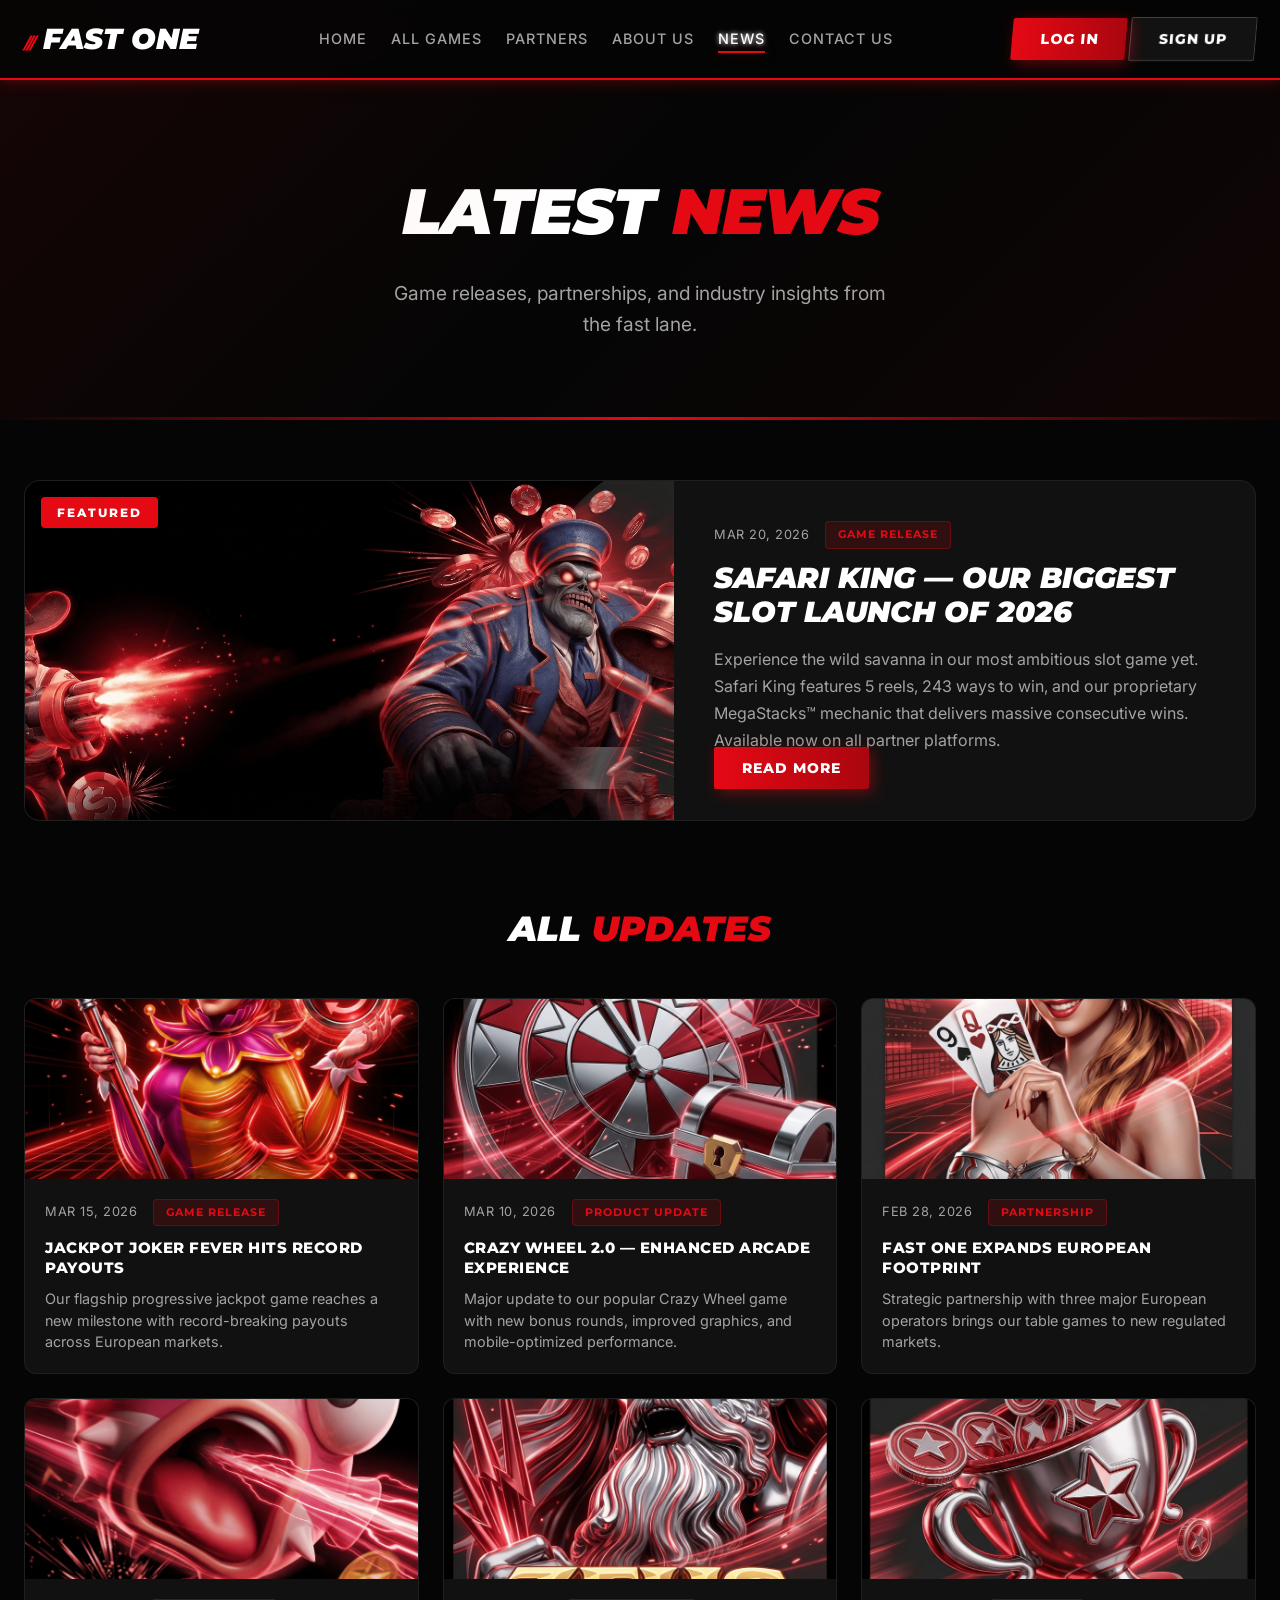
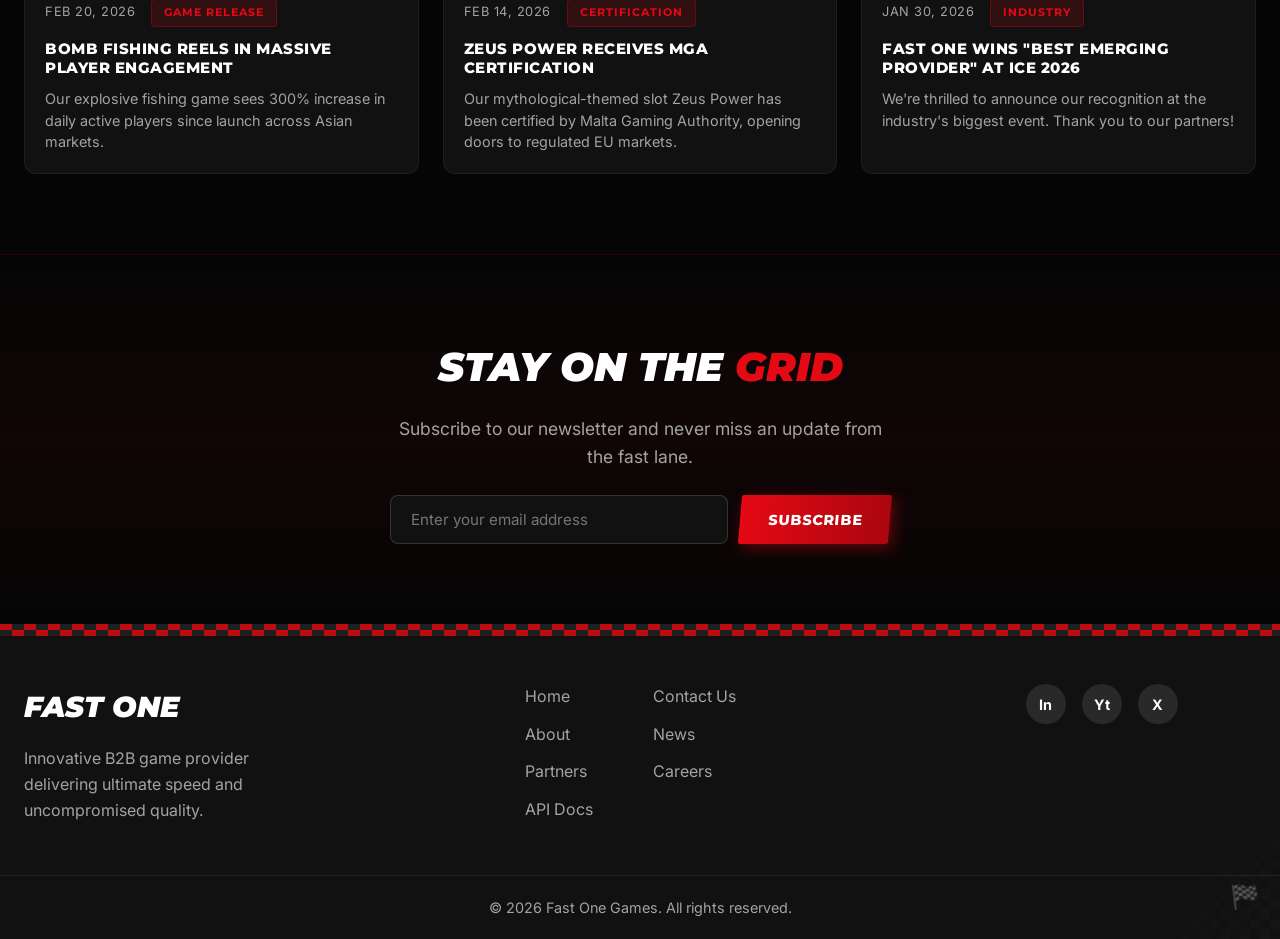
==== news.html @ a10fc785 "Add files via upload" ====
<!DOCTYPE html>
<html lang="en">
<head>
    <meta charset="UTF-8">
    <meta name="viewport" content="width=device-width, initial-scale=1.0">
    <title>NEWS | FAST ONE Gaming Platform</title>
    <meta name="description" content="Latest news, game releases, and industry insights from Fast One Gaming.">
    <link rel="preconnect" href="https://fonts.googleapis.com">
    <link rel="preconnect" href="https://fonts.gstatic.com" crossorigin>
    <link href="https://fonts.googleapis.com/css2?family=Montserrat:ital,wght@0,400;0,700;0,900;1,700;1,900&family=Inter:wght@400;500;600&display=swap" rel="stylesheet">
    <link rel="stylesheet" href="css/styles.css">
</head>
<body>
    <!-- Navigation Bar -->
    <nav class="navbar">
        <div class="nav-container">
            <div class="logo"><a href="index.html"><span class="speed-lines">///</span> <i>FAST ONE</i></a></div>
            <ul class="nav-links">
                <li><a href="index.html">HOME</a></li>
                <li><a href="all-games.html">ALL GAMES</a></li>
                <li><a href="partners.html">PARTNERS</a></li>
                <li><a href="about.html">ABOUT US</a></li>
                <li><a href="news.html" class="active">NEWS</a></li>
                <li><a href="contact.html">CONTACT US</a></li>
            </ul>
            <div class="nav-actions">
                <button class="btn btn-primary">LOG IN</button>
                <button class="btn btn-secondary">SIGN UP</button>
            </div>
        </div>
    </nav>

    <!-- Page Hero -->
    <section class="page-hero">
        <div class="page-hero-bg"></div>
        <div class="container">
            <h1 class="page-hero-title">LATEST <span class="text-accent">NEWS</span></h1>
            <p class="page-hero-subtitle">Game releases, partnerships, and industry insights from the fast lane.</p>
        </div>
    </section>

    <!-- Featured Article -->
    <section class="news-featured">
        <div class="container">
            <div class="featured-article">
                <div class="featured-article-img">
                    <img src="img/版本2-大圖.png" alt="Featured News">
                    <div class="featured-article-badge">FEATURED</div>
                </div>
                <div class="featured-article-content">
                    <div class="news-meta"><span class="news-date">MAR 20, 2026</span><span class="news-tag">GAME RELEASE</span></div>
                    <h2>SAFARI KING — OUR BIGGEST SLOT LAUNCH OF 2026</h2>
                    <p>Experience the wild savanna in our most ambitious slot game yet. Safari King features 5 reels, 243 ways to win, and our proprietary MegaStacks™ mechanic that delivers massive consecutive wins. Available now on all partner platforms.</p>
                    <a href="#" class="btn btn-primary" style="margin-top:16px;">READ MORE</a>
                </div>
            </div>
        </div>
    </section>

    <!-- News Grid -->
    <section class="news-grid-section">
        <div class="container">
            <h2 class="section-title-center">ALL <span class="text-accent">UPDATES</span></h2>
            <div class="news-grid">
                <article class="news-card">
                    <div class="news-card-img"><img src="img/版本2-小丑.png" alt="Jackpot Joker"></div>
                    <div class="news-card-body">
                        <div class="news-meta"><span class="news-date">MAR 15, 2026</span><span class="news-tag">GAME RELEASE</span></div>
                        <h3>JACKPOT JOKER FEVER HITS RECORD PAYOUTS</h3>
                        <p>Our flagship progressive jackpot game reaches a new milestone with record-breaking payouts across European markets.</p>
                    </div>
                </article>
                <article class="news-card">
                    <div class="news-card-img"><img src="img/版本2-WHEEL.png" alt="Crazy Wheel"></div>
                    <div class="news-card-body">
                        <div class="news-meta"><span class="news-date">MAR 10, 2026</span><span class="news-tag">PRODUCT UPDATE</span></div>
                        <h3>CRAZY WHEEL 2.0 — ENHANCED ARCADE EXPERIENCE</h3>
                        <p>Major update to our popular Crazy Wheel game with new bonus rounds, improved graphics, and mobile-optimized performance.</p>
                    </div>
                </article>
                <article class="news-card">
                    <div class="news-card-img"><img src="img/版本2-牌類.png" alt="Table Games"></div>
                    <div class="news-card-body">
                        <div class="news-meta"><span class="news-date">FEB 28, 2026</span><span class="news-tag">PARTNERSHIP</span></div>
                        <h3>FAST ONE EXPANDS EUROPEAN FOOTPRINT</h3>
                        <p>Strategic partnership with three major European operators brings our table games to new regulated markets.</p>
                    </div>
                </article>
                <article class="news-card">
                    <div class="news-card-img"><img src="img/版本2-炸魚.png" alt="Bomb Fishing"></div>
                    <div class="news-card-body">
                        <div class="news-meta"><span class="news-date">FEB 20, 2026</span><span class="news-tag">GAME RELEASE</span></div>
                        <h3>BOMB FISHING REELS IN MASSIVE PLAYER ENGAGEMENT</h3>
                        <p>Our explosive fishing game sees 300% increase in daily active players since launch across Asian markets.</p>
                    </div>
                </article>
                <article class="news-card">
                    <div class="news-card-img"><img src="img/版本2-宙斯.png" alt="Zeus Power"></div>
                    <div class="news-card-body">
                        <div class="news-meta"><span class="news-date">FEB 14, 2026</span><span class="news-tag">CERTIFICATION</span></div>
                        <h3>ZEUS POWER RECEIVES MGA CERTIFICATION</h3>
                        <p>Our mythological-themed slot Zeus Power has been certified by Malta Gaming Authority, opening doors to regulated EU markets.</p>
                    </div>
                </article>
                <article class="news-card">
                    <div class="news-card-img"><img src="img/版本2-TOWER.png" alt="Crash Tower"></div>
                    <div class="news-card-body">
                        <div class="news-meta"><span class="news-date">JAN 30, 2026</span><span class="news-tag">INDUSTRY</span></div>
                        <h3>FAST ONE WINS "BEST EMERGING PROVIDER" AT ICE 2026</h3>
                        <p>We're thrilled to announce our recognition at the industry's biggest event. Thank you to our partners!</p>
                    </div>
                </article>
            </div>
        </div>
    </section>

    <!-- Newsletter CTA -->
    <section class="cta-section">
        <div class="container text-center">
            <h2>STAY ON THE <span class="text-accent">GRID</span></h2>
            <p>Subscribe to our newsletter and never miss an update from the fast lane.</p>
            <div class="newsletter-form">
                <input type="email" placeholder="Enter your email address" class="newsletter-input">
                <button class="btn btn-primary">SUBSCRIBE</button>
            </div>
        </div>
    </section>

    <!-- Footer -->
    <footer class="footer">
        <div class="container footer-content">
            <div class="footer-brand">
                <div class="logo"><a href="index.html"><i>FAST ONE</i></a></div>
                <p>Innovative B2B game provider delivering ultimate speed and uncompromised quality.</p>
            </div>
            <div class="footer-links">
                <ul><li><a href="index.html">Home</a></li><li><a href="about.html">About</a></li><li><a href="partners.html">Partners</a></li><li><a href="contact.html">API Docs</a></li></ul>
                <ul><li><a href="contact.html">Contact Us</a></li><li><a href="news.html">News</a></li><li><a href="#">Careers</a></li></ul>
            </div>
            <div class="footer-social"><div class="social-icons"><a href="#" class="icon-placeholder">In</a><a href="#" class="icon-placeholder">Yt</a><a href="#" class="icon-placeholder">X</a></div></div>
        </div>
        <div class="footer-bottom"><p>&copy; 2026 Fast One Games. All rights reserved.</p></div>
    </footer>

    <script>
    document.addEventListener('DOMContentLoaded', () => {
        const navbar = document.querySelector('.navbar');
        window.addEventListener('scroll', () => {
            navbar.style.background = window.scrollY > 50 ? 'rgba(5,5,5,0.95)' : 'rgba(5,5,5,0.85)';
            navbar.style.borderBottom = window.scrollY > 50 ? '2px solid rgba(229,9,20,0.8)' : '2px solid var(--accent-red)';
        });
    });
    </script>
</body>
</html>
---- css/styles.css ----
/* d:\F1-2\css\styles.css */
:root {
  --bg-main: #050505;
  --bg-card: #111111;
  --bg-card-hover: #1a1a1a;
  --accent-red: #E50914;
  --accent-red-bright: #FF1A1A;
  --text-primary: #FFFFFF;
  --text-secondary: #A3A3A3;
  --silver-chrome: linear-gradient(to bottom, #ffffff 0%, #f0f0f0 45%, #cccccc 50%, #f8f8f8 100%);
  --font-heading: 'Montserrat', sans-serif;
  --font-body: 'Inter', sans-serif;
  --neon-glow: 0 0 15px rgba(229, 9, 20, 0.4);
  --neon-glow-strong: 0 0 25px rgba(229, 9, 20, 0.7);
  --border-subtle: 1px solid rgba(255, 255, 255, 0.1);
}

* { margin: 0; padding: 0; box-sizing: border-box; }
body { font-family: var(--font-body); background-color: var(--bg-main); color: var(--text-primary); line-height: 1.6; overflow-x: hidden; }
h1, h2, h3, h4, .logo, .hero-title, .section-header h2 { font-family: var(--font-heading); text-transform: uppercase; font-weight: 900; }
a { text-decoration: none; color: inherit; transition: all 0.3s ease; }
ul { list-style: none; }

.text-accent { color: var(--accent-red); }
.text-neon { color: var(--accent-red); text-shadow: 0 0 10px var(--accent-red-bright); }

/* --- NEW: Chrome Text & Metallic Elements --- */
.text-chrome {
  background: var(--silver-chrome);
  -webkit-background-clip: text;
  background-clip: text;
  color: transparent;
  filter: drop-shadow(0 4px 4px rgba(0,0,0,0.8));
}

.metallic-border {
  border: 1px solid rgba(255, 255, 255, 0.6);
  box-shadow: inset 0 0 10px rgba(255,255,255,0.3), var(--neon-glow);
  position: relative;
  overflow: hidden;
}

.metallic-border::before {
  content: ''; position: absolute; top: -50%; left: -50%; width: 200%; height: 200%;
  background: linear-gradient(45deg, transparent, rgba(255,255,255,0.6), transparent);
  transform: rotate(45deg); animation: shine 3s infinite;
}

@keyframes shine {
  0% { left: -100%; }
  100% { left: 100%; }
}

.neon-border {
  border: 1px solid var(--accent-red-bright) !important;
  box-shadow: var(--neon-glow) !important;
}

/* --- NEW: Neon Speed Lines Background --- */
.neon-speed-bg {
  position: relative;
}
.neon-speed-bg::before {
  content: ''; position: absolute; top: 0; left: -20%; width: 140%; height: 100%;
  background: repeating-linear-gradient(
    -45deg,
    transparent, transparent 30px,
    rgba(229, 9, 20, 0.1) 30px, rgba(229, 9, 20, 0.1) 32px,
    transparent 32px, transparent 60px,
    rgba(255, 255, 255, 0.05) 60px, rgba(255, 255, 255, 0.05) 61px
  );
  z-index: 0; pointer-events: none; mix-blend-mode: screen;
}

/* Base Styles */
.container { max-width: 1280px; margin: 0 auto; padding: 0 24px; }

/* Navbar */
.navbar { background: rgba(5, 5, 5, 0.85); backdrop-filter: blur(10px); position: fixed; top: 0; width: 100%; z-index: 1000; border-bottom: 2px solid var(--accent-red); box-shadow: var(--neon-glow); }
.nav-container { display: flex; align-items: center; justify-content: space-between; padding: 16px 24px; max-width: 1400px; margin: 0 auto; }
.logo { font-size: 1.8rem; display: flex; align-items: center; gap: 8px; }
.logo .text-chrome { -webkit-background-clip: text; background-clip: text; color: transparent; text-shadow:none; }
.speed-lines { font-size: 1rem; letter-spacing: -2px; font-style: italic; font-weight: bold; color: var(--accent-red); }
.nav-links { display: flex; gap: 24px; }
.nav-links a { font-size: 0.9rem; font-weight: 500; letter-spacing: 1px; color: var(--text-secondary); position: relative; }
.nav-links a:hover, .nav-links a.active { color: var(--text-primary); text-shadow: 0 0 5px white; }
.nav-links a.active::after { content: ''; position: absolute; bottom: -6px; left: 0; width: 100%; height: 2px; background-color: var(--accent-red); box-shadow: var(--neon-glow); }

/* Buttons - Carbon Fiber Sharp Aesthetic */
.btn { padding: 12px 28px; border-radius: 2px; font-family: var(--font-heading); font-weight: 800; font-size: 0.9rem; cursor: pointer; transition: all 0.3s ease; border: none; letter-spacing: 1px; text-transform: uppercase; transform: skewX(-5deg); }
.btn-primary { background: linear-gradient(90deg, var(--accent-red) 0%, #aa060f 100%); color: white; box-shadow: 4px 4px 15px rgba(229, 9, 20, 0.4); position: relative; overflow: hidden; }
.btn-primary::before { content: ''; position: absolute; top: 0; left: -100%; width: 50%; height: 100%; background: linear-gradient(90deg, transparent, rgba(255,255,255,0.3), transparent); transform: skewX(-15deg); transition: 0.5s; }
.btn-primary:hover { background: var(--accent-red-bright); box-shadow: 6px 6px 20px rgba(229, 9, 20, 0.6); transform: translateY(-2px) skewX(-5deg); }
.btn-primary:hover::before { left: 150%; }
.btn-secondary { background: rgba(255,255,255,0.05); color: white; border: 1px solid rgba(255,255,255,0.2); backdrop-filter: blur(2px); }
.btn-secondary:hover { border-color: white; background: rgba(255,255,255,0.1); box-shadow: 0 0 10px rgba(255,255,255,0.2); transform: skewX(-5deg); }
.btn-large { padding: 16px 40px; font-size: 1.1rem; }

/* Hero Section */
.hero { height: 100vh; position: relative; display: flex; align-items: center; padding-top: 80px; overflow: hidden; border-bottom: 2px solid var(--accent-red); }
/* Refined for the new Hypercar Racing Image - Crisp, Clean, Dark */
.hero-bg { position: absolute; top: 0; left: 0; width: 100%; height: 100%;
  background: 
    linear-gradient(90deg, #050505 0%, rgba(5,5,5,0.9) 35%, transparent 80%),
    url('../img/hero-racing2.png') center/cover;
  z-index: -1; }
/* Removed the heavy red multiply overlay so the actual image's crisp white and red lights shine through naturally */
.hero-bg::after { content: ''; position: absolute; inset: 0; background-color: rgba(0,0,0,0.3); pointer-events: none; }
.hero-content { max-width: 800px; padding-left: 10%; z-index: 1; animation: slideIn 0.8s ease-out forwards; }
@keyframes slideIn { from { opacity: 0; transform: translateX(-30px); } to { opacity: 1; transform: translateX(0); } }

/* Dynamic Guiding Lines (Left to Right) */
.tech-lines-container {
  position: absolute; top: 0; left: 0; width: 100%; height: 100%; pointer-events: none; z-index: 0; overflow: hidden;
}
.tech-lines-container .guide-line {
  position: absolute; left: 0; width: 100%; height: 1px; background: rgba(255, 255, 255, 0.03); overflow: visible;
}
.tech-lines-container .guide-line::after {
  content: ''; position: absolute; top: -1px; left: 0; width: 50%; height: 3px;
  background: linear-gradient(90deg, transparent 0%, rgba(229,9,20,0.6) 80%, rgba(255,255,255,1) 95%, transparent 100%);
  animation: guide-flow linear infinite;
  box-shadow: 0 0 15px rgba(229,9,20,0.8);
}
.tech-lines-container .guide-line:nth-child(1) { top: 15%; }
.tech-lines-container .guide-line:nth-child(1)::after { animation-duration: 4s; animation-delay: 0s; }
.tech-lines-container .guide-line:nth-child(2) { top: 35%; }
.tech-lines-container .guide-line:nth-child(2)::after { animation-duration: 7s; animation-delay: 1s; width: 30%; background: linear-gradient(90deg, transparent 0%, rgba(255,255,255,0.3) 80%, rgba(255,255,255,0.8) 95%, transparent 100%); box-shadow: 0 0 10px rgba(255,255,255,0.4); }
.tech-lines-container .guide-line:nth-child(3) { top: 55%; }
.tech-lines-container .guide-line:nth-child(3)::after { animation-duration: 5s; animation-delay: 3s; }
.tech-lines-container .guide-line:nth-child(4) { top: 75%; }
.tech-lines-container .guide-line:nth-child(4)::after { animation-duration: 6s; animation-delay: 0.5s; width: 60%; background: linear-gradient(90deg, transparent 0%, rgba(255,255,255,0.3) 80%, rgba(255,255,255,0.8) 95%, transparent 100%); box-shadow: 0 0 10px rgba(255,255,255,0.4); }
.tech-lines-container .guide-line:nth-child(5) { top: 88%; }
.tech-lines-container .guide-line:nth-child(5)::after { animation-duration: 4.5s; animation-delay: 2s; }

@keyframes guide-flow {
  0% { transform: translateX(-100vw); }
  100% { transform: translateX(150vw); }
}

.featured-badge { display: inline-block; background: rgba(229, 9, 20, 0.15); border: 1px solid rgba(229, 9, 20, 0.5); padding: 6px 16px; border-radius: 999px; font-family: var(--font-heading); font-weight: 700; font-size: 0.85rem; letter-spacing: 1px; margin-bottom: 24px; box-shadow: var(--neon-glow); }
.hero-title { font-size: 5.5rem; line-height: 1; margin-bottom: 24px; font-style: italic; letter-spacing: -2px; }
.hero-subtitle { font-size: 1.25rem; color: var(--text-secondary); margin-bottom: 40px; max-width: 550px; line-height: 1.6; text-shadow: 0 2px 4px rgba(0,0,0,0.9); }
.hero-actions { display: flex; gap: 16px; }

/* Provider Introduction Section */
.provider-intro { 
  padding: 80px 0; 
  background-image: 
    linear-gradient(rgba(5,5,5,0.85), rgba(5,5,5,0.95)),
    url('../img/hero-racing2.png'); 
  background-size: cover;
  background-attachment: fixed;
  background-position: center;
  border-bottom: var(--border-subtle); 
  position: relative;
}
.intro-container { display: grid; grid-template-columns: 1.5fr 1fr; gap: 80px; align-items: center; margin-bottom: 60px; position: relative; z-index: 2; }
.intro-image { width: 100%; display: flex; justify-content: flex-start; position: relative; }
.intro-img {
  width: 130%; max-width: 1400px; border-radius: 24px;
  box-shadow: 0 40px 100px rgba(0,0,0,1), 0 0 60px rgba(229,9,20,0.3);
  transform: translateX(-15%); /* Further emphasis on the brand overlap */
  transition: all 0.6s cubic-bezier(0.175, 0.885, 0.32, 1.275);
}
.intro-img:hover { transform: translateX(-15%) scale(1.03); box-shadow: 0 50px 120px rgba(0,0,0,1), 0 0 100px rgba(229,9,20,0.45); }
@keyframes float { 0% { transform: translateY(0px); } 50% { transform: translateY(-10px); } 100% { transform: translateY(0px); } }
.intro-text .section-title { font-size: 2.5rem; line-height: 1.2; font-style: normal; text-align: left; margin-bottom: 24px; text-transform: uppercase; }
.intro-text p { color: var(--text-secondary); font-size: 1.15rem; line-height: 1.8; margin-bottom: 30px; }

/* F1 Dashboard Gauges */
.stats-container { display: flex; justify-content: space-around; flex-wrap: wrap; border-top: 1px solid rgba(255,255,255,0.05); padding-top: 50px; position: relative; z-index: 2; }
.gauge-item { text-align: center; width: 180px; position: relative; }
.gauge-svg { width: 100%; height: auto; overflow: visible; }
.gauge-bg {
  fill: none; stroke: rgba(255,255,255,0.08); stroke-width: 10; stroke-linecap: round;
}
.gauge-fill {
  fill: none; stroke: var(--accent-red); stroke-width: 10; stroke-linecap: round;
  stroke-dasharray: 157; stroke-dashoffset: 157;
  transition: stroke-dashoffset 2s cubic-bezier(0.4, 0, 0.2, 1), stroke 0.5s;
  filter: drop-shadow(0 0 6px currentColor);
}
.gauge-needle {
  stroke: #ccc; stroke-width: 2; stroke-linecap: round;
  transform-origin: 60px 70px; transform: rotate(-90deg);
  transition: transform 2s cubic-bezier(0.4, 0, 0.2, 1);
  filter: drop-shadow(0 0 3px rgba(255,255,255,0.5));
}
.gauge-value { font-family: var(--font-heading); font-size: 2.2rem; font-weight: 900; margin-top: -15px; text-shadow: 0 0 15px rgba(229, 9, 20, 0.6); }
.gauge-value span { font-size: 1.2rem; color: var(--accent-red); vertical-align: super; margin-left: 2px; }
.gauge-label { font-size: 0.75rem; font-weight: 700; color: var(--text-secondary); letter-spacing: 1px; margin-top: 8px; text-transform: uppercase; }

@media(max-width:992px){ 
    .intro-container { grid-template-columns: 1fr; gap: 40px; }
    .intro-image { order: 2; }
    .intro-text { order: 1; text-align: center; }
    .intro-text .section-title { text-align: center; font-size: 2rem; }
}

/* Filters */
.game-categories { padding: 60px 0 20px; border-bottom: var(--border-subtle); }
.filter-tabs { display: flex; justify-content: center; gap: 16px; flex-wrap: wrap; }
.tab { background: rgba(255,255,255,0.05); border: var(--border-subtle); color: var(--text-secondary); padding: 10px 30px; border-radius: 999px; font-family: var(--font-heading); font-weight: 700; cursor: pointer; transition: all 0.3s ease; }
.tab:hover, .tab.active { background: var(--accent-red); color: white; border-color: var(--accent-red); box-shadow: var(--neon-glow); }

/* Featured Games */
.featured-games { 
  padding: 80px 0; 
  background-color: var(--bg-main);
  position: relative;
  border-top: 1px solid rgba(229,9,20,0.2);
}
.featured-games::before {
  content: ''; position: absolute; top: 0; left: 0; width: 100%; height: 100%;
  background: url('../img/gamebg.png') center center / cover no-repeat;
  opacity: 0.45;
  filter: saturate(0.4) brightness(1);
  pointer-events: none;
  z-index: 0;
}
/* Dark gradient overlay to keep cards readable */
.featured-games::after {
  content: ''; position: absolute; top: 0; left: 0; width: 100%; height: 100%;
  background: linear-gradient(180deg, rgba(10,10,10,0.7) 0%, rgba(10,10,10,0.4) 50%, rgba(10,10,10,0.8) 100%);
  pointer-events: none;
  z-index: 1;
}
.featured-games .container { position: relative; z-index: 2; }
.section-header { display: flex; justify-content: space-between; align-items: center; margin-bottom: 40px; }
.section-header h2 { font-size: 2.5rem; font-style: italic; text-shadow: 0 4px 20px rgba(0,0,0,0.8); }
.slider-controls { display: flex; gap: 12px; }
.slider-btn { background: var(--bg-card); border: var(--border-subtle); color: white; width: 40px; height: 40px; border-radius: 50%; display: flex; align-items: center; justify-content: center; cursor: pointer; transition: all 0.3s ease; }
.slider-btn:hover { background: var(--accent-red); border-color: var(--accent-red); box-shadow: var(--neon-glow); }
.games-grid { display: grid; grid-template-columns: repeat(auto-fill, minmax(220px, 1fr)); gap: 24px; }

/* Game Card */
.game-card { background: var(--bg-card); border-radius: 4px; border: var(--border-subtle); overflow: hidden; transition: all 0.3s cubic-bezier(0.25, 0.8, 0.25, 1); position: relative; cursor: pointer; }
.game-card::before { content: ''; position: absolute; top: 0; right: 0; width: 0; height: 0; border-style: solid; border-width: 0 30px 30px 0; border-color: transparent var(--accent-red) transparent transparent; opacity: 0; transition: 0.3s; z-index: 10; }
.game-card:hover { transform: translateY(-8px); border: 1px solid var(--accent-red); box-shadow: 0 10px 20px rgba(0,0,0,0.8), var(--neon-glow); }
.game-card:hover::before { opacity: 1; }
.game-img-wrapper { height: 250px; overflow: hidden; position: relative; }
.game-img { width: 100%; height: 100%; object-fit: cover; transition: transform 0.5s ease; filter: brightness(0.9); }
.game-card:hover .game-img { transform: scale(1.1); filter: brightness(1.1) contrast(1.1); }
.game-overlay { position: absolute; top: 0; left: 0; width: 100%; height: 100%; background: rgba(0,0,0,0.6); display: flex; align-items: center; justify-content: center; opacity: 0; transition: opacity 0.4s ease; backdrop-filter: blur(3px); overflow: hidden; }
.game-card:hover .game-overlay { opacity: 1; }
.game-overlay .btn-primary { 
  transform: translateX(-150%) scaleX(1.5) skewX(-45deg); 
  opacity: 0; 
  transition: transform 0.2s cubic-bezier(0.5, 0, 1, 1), opacity 0.2s; 
  pointer-events: none;
}
.game-card:hover .game-overlay .btn-primary { 
  transform: translateX(0) scaleX(1) skewX(-5deg); 
  opacity: 1; 
  pointer-events: auto;
  transition: transform 0.4s cubic-bezier(0.1, 0.9, 0.2, 1.2), opacity 0.3s; 
}
.game-info { padding: 16px; }
.game-category { font-size: 0.75rem; color: var(--accent-red); font-weight: 700; letter-spacing: 1px; margin-bottom: 4px; text-transform: uppercase; }
.game-title { font-family: var(--font-heading); font-weight: 800; font-size: 1.2rem; font-style: italic; }

/* B2B Section - The Pit Stop */
.b2b-section { padding: 80px 0; background: linear-gradient(180deg, #0a0a0a 0%, #111 50%, #0a0a0a 100%); border-top: 1px solid rgba(255,255,255,0.1); position: relative; }
.b2b-section::before { content:''; position:absolute; top:0; left:0; width:100%; height:100%; background: repeating-linear-gradient(90deg, transparent, transparent 60px, rgba(255,255,255,0.02) 60px, rgba(255,255,255,0.02) 61px); pointer-events:none; }
.text-center { text-align: center; }
.b2b-label { display: inline-block; background: var(--accent-red); color: white; padding: 4px 14px; border-radius: 4px; font-size: 0.8rem; font-weight: 800; margin-bottom: 16px; letter-spacing: 2px; }
.b2b-title { font-size: 2.8rem; margin-bottom: 60px; }

/* Pit Grid */
.pit-grid { display: flex; gap: 24px; justify-content: center; position: relative; z-index: 1; }
.pit-grid::before { content:''; position: absolute; top: 50%; left: 5%; right: 5%; height: 4px; background: linear-gradient(90deg, transparent, rgba(229,9,20,0.4), rgba(229,9,20,0.6), rgba(229,9,20,0.4), transparent); z-index: 0; transform: translateY(-50%); box-shadow: 0 0 15px rgba(229,9,20,0.3); }
.pit-card {
  flex: 1; max-width: 220px; position: relative; z-index: 1;
  background: linear-gradient(160deg, #1a1a1a 0%, #0d0d0d 100%);
  border: 1px solid #333; border-top: 3px solid var(--accent-red);
  border-radius: 16px 16px 8px 8px;
  padding: 35px 20px 25px; text-align: center;
  box-shadow: 0 8px 30px rgba(0,0,0,0.8), inset 0 1px 0 rgba(255,255,255,0.05);
  transition: transform 0.3s, box-shadow 0.3s, border-color 0.3s;
}
.pit-card:hover { transform: translateY(-8px); box-shadow: 0 15px 40px rgba(229,9,20,0.15), 0 8px 30px rgba(0,0,0,0.8); border-top-color: #ff2233; }
.pit-icon { margin-bottom: 20px; display: flex; justify-content: center; align-items: center; }
.pit-icon svg { filter: drop-shadow(0 0 8px currentColor); }
.pit-card h4 { font-size: 0.9rem; font-weight: 700; letter-spacing: 1px; color: #ccc; line-height: 1.5; }

/* Partners Podium - Flip Board */
.partners-podium {
  padding: 30px 0; overflow: hidden;
  background: linear-gradient(180deg, #0d0d0d, #151515 50%, #0d0d0d);
  border-top: 3px solid rgba(229,9,20,0.5); border-bottom: 3px solid rgba(229,9,20,0.5);
  position: relative;
}
.podium-track { display: flex; align-items: center; justify-content: center; gap: 0; max-width: 1200px; margin: 0 auto; padding: 0 20px; }
.flip-slots { display: flex; align-items: center; gap: 16px; }
.flip-slot {
  width: 170px; height: 50px; position: relative; perspective: 600px;
  background: linear-gradient(180deg, #1e1e1e, #141414);
  border-radius: 6px; border: 1px solid #333;
  box-shadow: inset 0 1px 0 rgba(255,255,255,0.06), 0 4px 12px rgba(0,0,0,0.6);
  display: flex; align-items: center; justify-content: center;
  overflow: hidden;
}
.flip-text {
  font-family: var(--font-heading); font-size: 0.8rem; font-weight: 800;
  color: #ccc; letter-spacing: 1.5px; white-space: nowrap; text-transform: uppercase;
  display: block; transition: opacity 0.15s;
}
/* Flip animation */
.flip-slot.flipping {
  animation: slotFlip 0.5s ease-in-out, slotColorFlash 0.5s ease-in-out;
}
.flip-slot.flipping .flip-text {
  animation: textColorFlash 0.5s ease-in-out;
}
@keyframes slotFlip {
  0%   { transform: rotateX(0deg); }
  40%  { transform: rotateX(-90deg); }
  60%  { transform: rotateX(-90deg); }
  100% { transform: rotateX(0deg); }
}
@keyframes slotColorFlash {
  0%   { border-color: #333; box-shadow: inset 0 1px 0 rgba(255,255,255,0.06), 0 4px 12px rgba(0,0,0,0.6); background: linear-gradient(180deg, #1e1e1e, #141414); }
  30%  { border-color: #e50914; box-shadow: 0 0 15px rgba(229,9,20,0.4), inset 0 0 10px rgba(229,9,20,0.1); background: linear-gradient(180deg, #2a1a1a, #1a0a0a); }
  60%  { border-color: #ff4444; box-shadow: 0 0 20px rgba(229,9,20,0.5), inset 0 0 15px rgba(229,9,20,0.15); background: linear-gradient(180deg, #2e1e1e, #1e0e0e); }
  100% { border-color: #333; box-shadow: inset 0 1px 0 rgba(255,255,255,0.06), 0 4px 12px rgba(0,0,0,0.6); background: linear-gradient(180deg, #1e1e1e, #141414); }
}
@keyframes textColorFlash {
  0%   { color: #ccc; opacity: 1; }
  30%  { color: #e50914; opacity: 0; }
  60%  { color: #ff6666; opacity: 0; }
  100% { color: #ccc; opacity: 1; }
}
.podium-trophy { font-size: 4rem; margin: 0 30px; filter: drop-shadow(0 0 20px rgba(255,215,0,0.5)); animation: trophy-glow 3s ease-in-out infinite alternate; }
@keyframes trophy-glow { 0% { filter: drop-shadow(0 0 10px rgba(255,215,0,0.3)); transform: scale(1); } 100% { filter: drop-shadow(0 0 25px rgba(255,215,0,0.6)); transform: scale(1.05); } }

/* Footer */
.footer { background: var(--bg-card); padding: 60px 0 20px; position: relative; overflow: hidden; }
/* Checkered flag top border */
.footer::before {
  content: ''; position: absolute; top: 0; left: 0; width: 100%; height: 12px;
  background: repeating-conic-gradient(#222 0% 25%, #e50914 0% 50%) 0 0 / 24px 12px;
  opacity: 0.8;
}
/* Subtle checkered corner decoration */
.footer::after {
  content: ''; position: absolute; bottom: 0; right: 0; width: 200px; height: 200px;
  background: repeating-conic-gradient(rgba(255,255,255,0.02) 0% 25%, transparent 0% 50%) 0 0 / 20px 20px;
  pointer-events: none;
  mask-image: linear-gradient(135deg, transparent 50%, black 100%);
  -webkit-mask-image: linear-gradient(135deg, transparent 50%, black 100%);
}
.footer-content { display: grid; grid-template-columns: 2fr 2fr 1fr; gap: 40px; margin-bottom: 40px; }
.footer-brand p { color: var(--text-secondary); margin-top: 16px; max-width: 300px; }
.footer-links { display: flex; gap: 60px; }
.footer-links ul li { margin-bottom: 12px; }
.footer-links a { color: var(--text-secondary); }
.footer-links a:hover { color: var(--accent-red); }
.social-icons { display: flex; gap: 16px; }
.icon-placeholder { width: 40px; height: 40px; border-radius: 50%; background: rgba(255,255,255,0.1); display: flex; align-items: center; justify-content: center; color: white; font-size: 0.9rem; font-weight: bold; }
.icon-placeholder:hover { background: var(--accent-red); box-shadow: var(--neon-glow); }
.footer-bottom { text-align: center; padding-top: 20px; border-top: 1px solid rgba(255,255,255,0.08); color: var(--text-secondary); font-size: 0.9rem; position: relative; }
.footer-bottom::before {
  content: '🏁'; position: absolute; top: 50%; right: 20px; transform: translateY(-50%);
  font-size: 1.5rem; opacity: 0.3;
}
/* ============================================================
   SUBPAGE STYLES - Shared Components & Page-Specific Sections
   ============================================================ */

/* --- Page Hero (shared across all subpages) --- */
.page-hero {
  position: relative; padding: 160px 0 80px; text-align: center;
  background: var(--bg-main); overflow: hidden;
}
.page-hero-bg {
  position: absolute; top: 0; left: 0; width: 100%; height: 100%;
  background: linear-gradient(135deg, rgba(229,9,20,0.08) 0%, transparent 50%, rgba(229,9,20,0.05) 100%);
  pointer-events: none;
}
.page-hero-bg::before {
  content: ''; position: absolute; bottom: 0; left: 0; width: 100%; height: 3px;
  background: linear-gradient(90deg, transparent 0%, var(--accent-red) 50%, transparent 100%);
}
.page-hero-title {
  font-family: var(--font-heading); font-size: 4rem; font-weight: 900; font-style: italic;
  text-transform: uppercase; letter-spacing: -1px; margin-bottom: 16px;
}
.page-hero-subtitle { color: var(--text-secondary); font-size: 1.2rem; max-width: 500px; margin: 0 auto; }

/* --- Shared Section Title (centered) --- */
.section-title-center {
  font-family: var(--font-heading); font-size: 2.2rem; font-weight: 900; font-style: italic;
  text-transform: uppercase; text-align: center; margin-bottom: 16px;
}
.section-desc { text-align: center; color: var(--text-secondary); max-width: 600px; margin: 0 auto 48px; font-size: 1.05rem; }

/* --- CTA Section (shared) --- */
.cta-section {
  padding: 80px 0; position: relative;
  background: linear-gradient(180deg, var(--bg-main) 0%, rgba(229,9,20,0.05) 50%, var(--bg-main) 100%);
  border-top: 1px solid rgba(229,9,20,0.15);
}
.cta-section h2 { font-family: var(--font-heading); font-size: 2.5rem; font-style: italic; margin-bottom: 16px; }
.cta-section p { color: var(--text-secondary); font-size: 1.1rem; max-width: 500px; margin: 0 auto; }

/* --- Game Stats Bar (All Games page) --- */
.game-stats-bar { padding: 40px 0; background: var(--bg-card); border-top: 1px solid rgba(229,9,20,0.2); border-bottom: 1px solid rgba(229,9,20,0.2); }
.stats-row { display: flex; justify-content: center; gap: 40px; flex-wrap: wrap; }
.stat-pill {
  display: flex; flex-direction: column; align-items: center; gap: 4px; padding: 16px 32px;
  background: rgba(229,9,20,0.06); border: 1px solid rgba(229,9,20,0.2); border-radius: 12px;
  transition: all 0.3s;
}
.stat-pill:hover { border-color: var(--accent-red); box-shadow: var(--neon-glow); transform: translateY(-2px); }
.stat-num { font-family: var(--font-heading); font-size: 1.8rem; font-weight: 900; color: var(--accent-red); }
.stat-label { font-size: 0.75rem; color: var(--text-secondary); letter-spacing: 1px; font-weight: 600; }

/* ===== PARTNERS PAGE ===== */
.partners-page-section { padding: 80px 0; }
.partners-grid { display: grid; grid-template-columns: repeat(4, 1fr); gap: 20px; }
.partner-card {
  background: var(--bg-card); border: 1px solid rgba(255,255,255,0.08); border-radius: 12px;
  padding: 32px 20px; text-align: center; transition: all 0.4s; position: relative; overflow: hidden;
}
.partner-card::before {
  content: ''; position: absolute; top: 0; left: 0; width: 100%; height: 3px;
  background: linear-gradient(90deg, transparent, var(--accent-red), transparent); opacity: 0;
  transition: opacity 0.3s;
}
.partner-card:hover { border-color: rgba(229,9,20,0.4); transform: translateY(-4px); box-shadow: 0 8px 30px rgba(0,0,0,0.5), var(--neon-glow); }
.partner-card:hover::before { opacity: 1; }
.partner-name { font-family: var(--font-heading); font-size: 1rem; font-weight: 800; letter-spacing: 1px; margin-bottom: 8px; }
.partner-type { font-size: 0.8rem; color: var(--text-secondary); letter-spacing: 0.5px; }

/* Integration Section */
.integration-section { padding: 80px 0; background: var(--bg-card); }
.integration-grid { display: grid; grid-template-columns: repeat(4, 1fr); gap: 24px; margin-top: 48px; }
.integ-card {
  padding: 32px 24px; border-radius: 12px; border: 1px solid rgba(255,255,255,0.06);
  background: rgba(255,255,255,0.02); transition: all 0.3s; position: relative;
}
.integ-card:hover { border-color: var(--accent-red); transform: translateY(-4px); }
.integ-number {
  font-family: var(--font-heading); font-size: 3rem; font-weight: 900; color: rgba(229,9,20,0.15);
  position: absolute; top: 12px; right: 16px; line-height: 1;
}
.integ-card h3 { font-family: var(--font-heading); font-size: 1rem; font-weight: 800; margin-bottom: 12px; letter-spacing: 1px; }
.integ-card p { color: var(--text-secondary); font-size: 0.95rem; line-height: 1.6; }

/* ===== ABOUT PAGE ===== */
.about-story { padding: 80px 0; }
.story-grid { display: grid; grid-template-columns: 1.2fr 1fr; gap: 60px; align-items: center; }
.story-content .section-title { font-size: 2.2rem; font-style: italic; margin-bottom: 24px; text-align: left; }
.story-content p { color: var(--text-secondary); font-size: 1.05rem; line-height: 1.8; margin-bottom: 16px; }
.story-img { width: 100%; max-width: 500px; border-radius: 16px; box-shadow: 0 20px 50px rgba(0,0,0,0.8); }

/* Core Values */
.values-section { padding: 80px 0; background: var(--bg-card); }
.values-grid { display: grid; grid-template-columns: repeat(4, 1fr); gap: 24px; margin-top: 48px; }
.value-card {
  background: rgba(255,255,255,0.02); border: 1px solid rgba(255,255,255,0.06); border-radius: 12px;
  padding: 32px 24px; text-align: center; transition: all 0.4s;
}
.value-card:hover { border-color: var(--accent-red); transform: translateY(-4px); box-shadow: var(--neon-glow); }
.value-icon { font-size: 2.5rem; margin-bottom: 16px; }
.value-card h3 { font-family: var(--font-heading); font-size: 1.1rem; font-weight: 800; letter-spacing: 1px; margin-bottom: 12px; }
.value-card p { color: var(--text-secondary); font-size: 0.95rem; line-height: 1.6; }

/* Timeline */
.timeline-section { padding: 80px 0; }
.timeline { position: relative; max-width: 700px; margin: 48px auto 0; padding-left: 40px; }
.timeline::before {
  content: ''; position: absolute; top: 0; left: 15px; width: 2px; height: 100%;
  background: linear-gradient(180deg, var(--accent-red), rgba(229,9,20,0.1));
}
.timeline-item {
  position: relative; margin-bottom: 40px; opacity: 0; transform: translateX(-20px);
  transition: all 0.6s ease;
}
.timeline-item.visible { opacity: 1; transform: translateX(0); }
.timeline-marker {
  position: absolute; left: -33px; top: 6px; width: 14px; height: 14px;
  background: var(--accent-red); border-radius: 50%; border: 3px solid var(--bg-main);
  box-shadow: 0 0 10px rgba(229,9,20,0.5);
}
.timeline-content {
  background: var(--bg-card); border: 1px solid rgba(255,255,255,0.06); border-radius: 12px;
  padding: 24px; transition: border-color 0.3s;
}
.timeline-content:hover { border-color: rgba(229,9,20,0.3); }
.timeline-year {
  font-family: var(--font-heading); font-size: 0.85rem; font-weight: 800; color: var(--accent-red);
  letter-spacing: 2px; margin-bottom: 4px;
}
.timeline-content h3 { font-family: var(--font-heading); font-size: 1.1rem; font-weight: 800; letter-spacing: 1px; margin-bottom: 8px; }
.timeline-content p { color: var(--text-secondary); font-size: 0.95rem; line-height: 1.6; }

/* Team Stats */
.team-stats-section { padding: 60px 0; background: var(--bg-card); border-top: 1px solid rgba(229,9,20,0.2); }
.team-stats-grid { display: flex; justify-content: center; gap: 60px; flex-wrap: wrap; }
.team-stat { text-align: center; }
.team-stat-num { font-family: var(--font-heading); font-size: 3rem; font-weight: 900; color: var(--accent-red); }
.team-stat-label { font-size: 0.8rem; color: var(--text-secondary); letter-spacing: 2px; font-weight: 600; margin-top: 4px; }

/* ===== NEWS PAGE ===== */
.news-featured { padding: 60px 0 40px; }
.featured-article {
  display: grid; grid-template-columns: 1.2fr 1fr; gap: 40px; align-items: center;
  background: var(--bg-card); border-radius: 16px; overflow: hidden; border: 1px solid rgba(255,255,255,0.06);
}
.featured-article-img { position: relative; height: 100%; overflow: hidden; }
.featured-article-img img { width: 100%; height: 100%; object-fit: cover; }
.featured-article-badge {
  position: absolute; top: 16px; left: 16px;
  background: var(--accent-red); color: white; font-family: var(--font-heading); font-size: 0.75rem;
  font-weight: 800; padding: 6px 16px; border-radius: 4px; letter-spacing: 2px;
}
.featured-article-content { padding: 40px 40px 40px 0; }
.featured-article-content h2 { font-family: var(--font-heading); font-size: 1.8rem; font-weight: 900; font-style: italic; line-height: 1.2; margin-bottom: 16px; }
.featured-article-content p { color: var(--text-secondary); font-size: 1rem; line-height: 1.7; }

.news-meta { display: flex; gap: 16px; align-items: center; margin-bottom: 12px; }
.news-date { font-size: 0.8rem; color: var(--text-secondary); letter-spacing: 0.5px; }
.news-tag {
  font-family: var(--font-heading); font-size: 0.7rem; font-weight: 700; letter-spacing: 1px;
  padding: 4px 12px; border-radius: 4px; background: rgba(229,9,20,0.15); color: var(--accent-red); border: 1px solid rgba(229,9,20,0.3);
}

.news-grid-section { padding: 40px 0 80px; }
.news-grid { display: grid; grid-template-columns: repeat(3, 1fr); gap: 24px; margin-top: 40px; }
.news-card {
  background: var(--bg-card); border: 1px solid rgba(255,255,255,0.06); border-radius: 12px;
  overflow: hidden; transition: all 0.4s;
}
.news-card:hover { transform: translateY(-4px); border-color: rgba(229,9,20,0.3); box-shadow: 0 8px 30px rgba(0,0,0,0.5); }
.news-card-img { height: 180px; overflow: hidden; }
.news-card-img img { width: 100%; height: 100%; object-fit: cover; transition: transform 0.4s; }
.news-card:hover .news-card-img img { transform: scale(1.05); }
.news-card-body { padding: 20px; }
.news-card-body h3 { font-family: var(--font-heading); font-size: 0.95rem; font-weight: 800; letter-spacing: 0.5px; line-height: 1.3; margin-bottom: 10px; }
.news-card-body p { color: var(--text-secondary); font-size: 0.9rem; line-height: 1.5; }

/* Newsletter */
.newsletter-form { display: flex; gap: 12px; max-width: 500px; margin: 24px auto 0; justify-content: center; }
.newsletter-input {
  flex: 1; padding: 14px 20px; border-radius: 8px; border: 1px solid rgba(255,255,255,0.15);
  background: var(--bg-card); color: white; font-family: var(--font-body); font-size: 0.95rem;
  outline: none; transition: border-color 0.3s;
}
.newsletter-input:focus { border-color: var(--accent-red); }

/* ===== CONTACT PAGE ===== */
.contact-section { padding: 80px 0; }
.contact-grid { display: grid; grid-template-columns: 1.2fr 1fr; gap: 60px; }
.contact-form-wrapper h2 { font-family: var(--font-heading); font-size: 2rem; font-weight: 900; font-style: italic; margin-bottom: 32px; }
.contact-form { display: flex; flex-direction: column; gap: 20px; }
.form-row { display: grid; grid-template-columns: 1fr 1fr; gap: 16px; }
.form-group { display: flex; flex-direction: column; gap: 6px; }
.form-group label {
  font-family: var(--font-heading); font-size: 0.75rem; font-weight: 700; letter-spacing: 1.5px;
  color: var(--text-secondary);
}
.form-group input, .form-group select, .form-group textarea {
  padding: 14px 16px; border-radius: 8px; border: 1px solid rgba(255,255,255,0.1);
  background: var(--bg-card); color: white; font-family: var(--font-body); font-size: 0.95rem;
  outline: none; transition: border-color 0.3s; resize: vertical;
}
.form-group input:focus, .form-group select:focus, .form-group textarea:focus { border-color: var(--accent-red); box-shadow: 0 0 8px rgba(229,9,20,0.2); }
.form-group select { cursor: pointer; }
.form-group select option { background: var(--bg-card); color: white; }

.contact-info { display: flex; flex-direction: column; gap: 20px; }
.info-card {
  background: var(--bg-card); border: 1px solid rgba(255,255,255,0.06); border-radius: 12px;
  padding: 24px; transition: all 0.3s;
}
.info-card:hover { border-color: rgba(229,9,20,0.3); }
.info-icon { font-size: 1.5rem; margin-bottom: 8px; }
.info-card h3 { font-family: var(--font-heading); font-size: 0.85rem; font-weight: 800; letter-spacing: 1.5px; margin-bottom: 8px; }
.info-card p { color: var(--text-secondary); font-size: 0.95rem; line-height: 1.6; }
.info-card a { color: var(--accent-red); }
.info-card a:hover { text-decoration: underline; }
.contact-social { margin-top: 8px; }
.contact-social h3 { font-family: var(--font-heading); font-size: 0.85rem; font-weight: 800; letter-spacing: 1.5px; }

/* Responsive */
@media (max-width: 768px) {
  .hero-title { font-size: 3rem; }
  .nav-links { display: none; }
  .footer-content { grid-template-columns: 1fr; }
  .page-hero-title { font-size: 2.5rem; }
  .partners-grid { grid-template-columns: repeat(2, 1fr); }
  .integration-grid { grid-template-columns: 1fr 1fr; }
  .values-grid { grid-template-columns: 1fr 1fr; }
  .story-grid { grid-template-columns: 1fr; }
  .news-grid { grid-template-columns: 1fr; }
  .featured-article { grid-template-columns: 1fr; }
  .featured-article-content { padding: 24px; }
  .contact-grid { grid-template-columns: 1fr; }
  .form-row { grid-template-columns: 1fr; }
  .stats-row { gap: 16px; }
  .team-stats-grid { gap: 24px; }
  .intro-container { grid-template-columns: 1fr !important; }
  .intro-img { width: 100% !important; transform: none !important; max-width: 100% !important; }
}
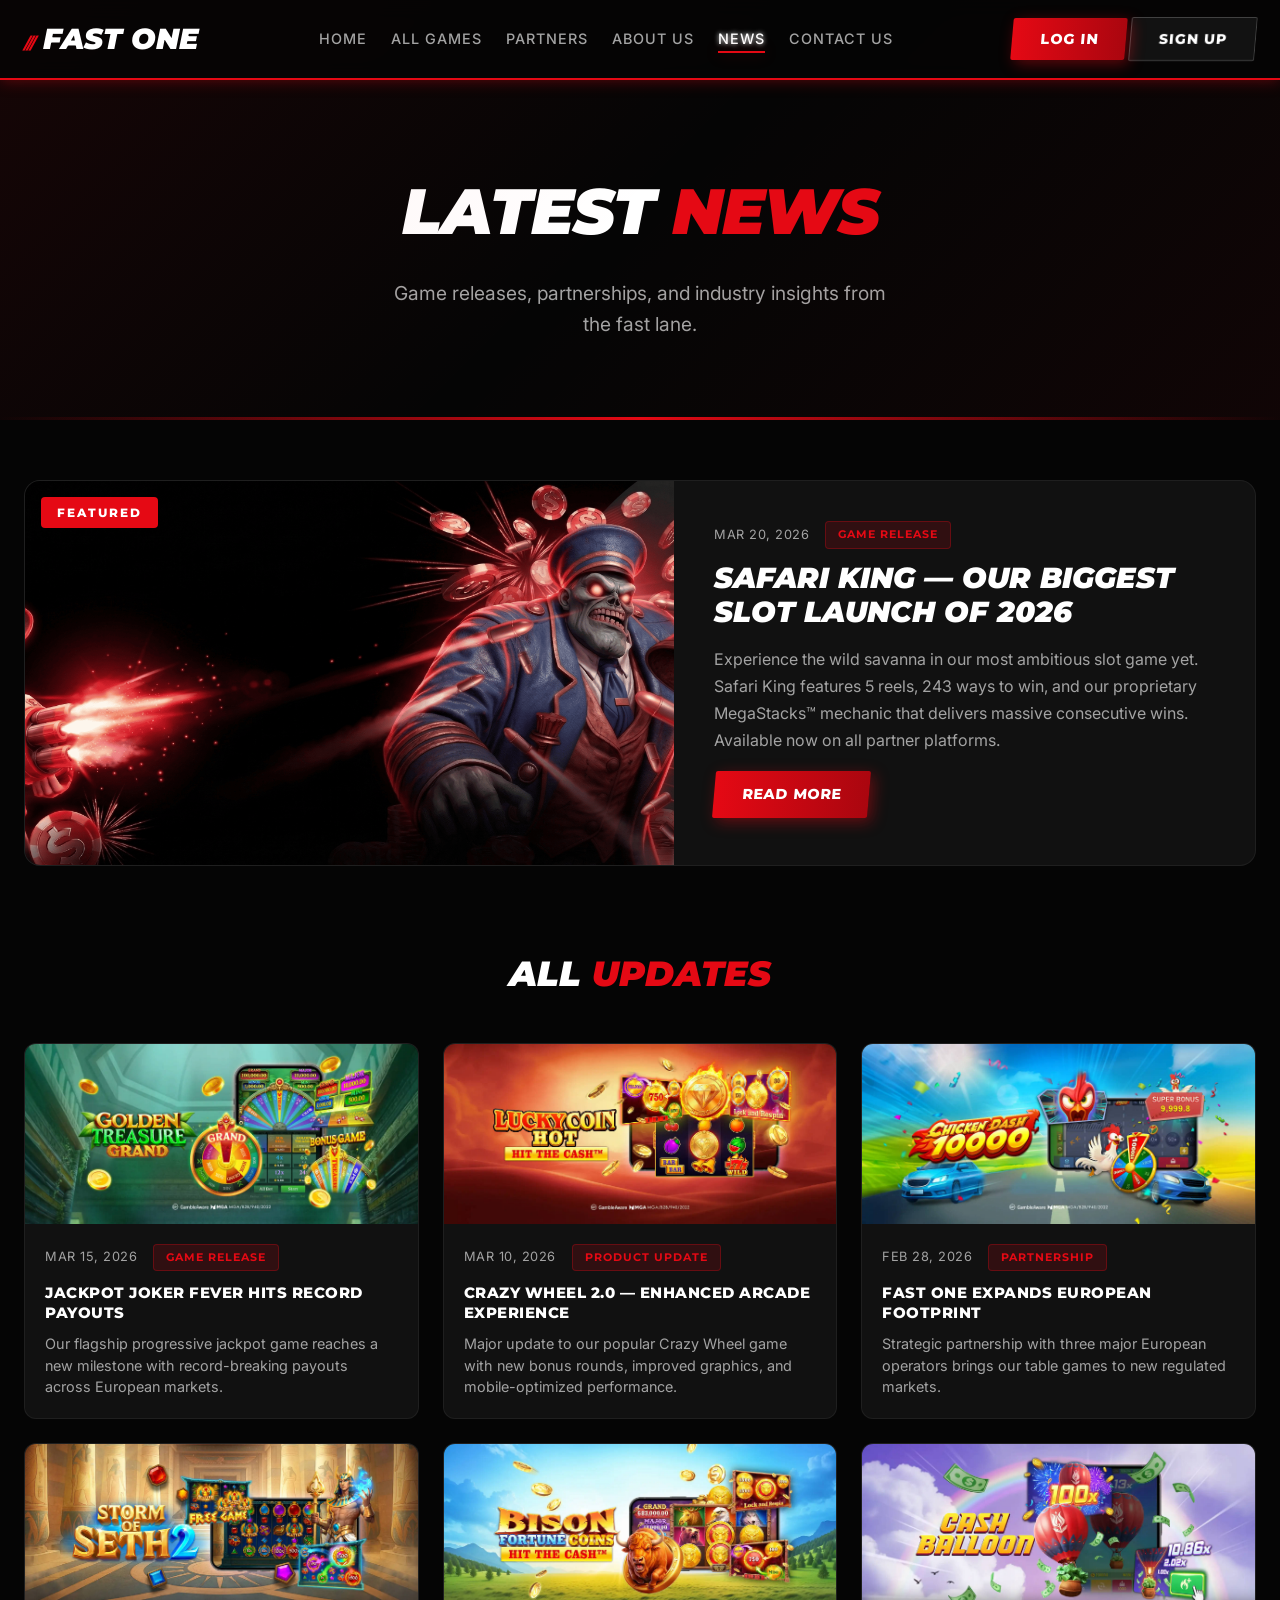
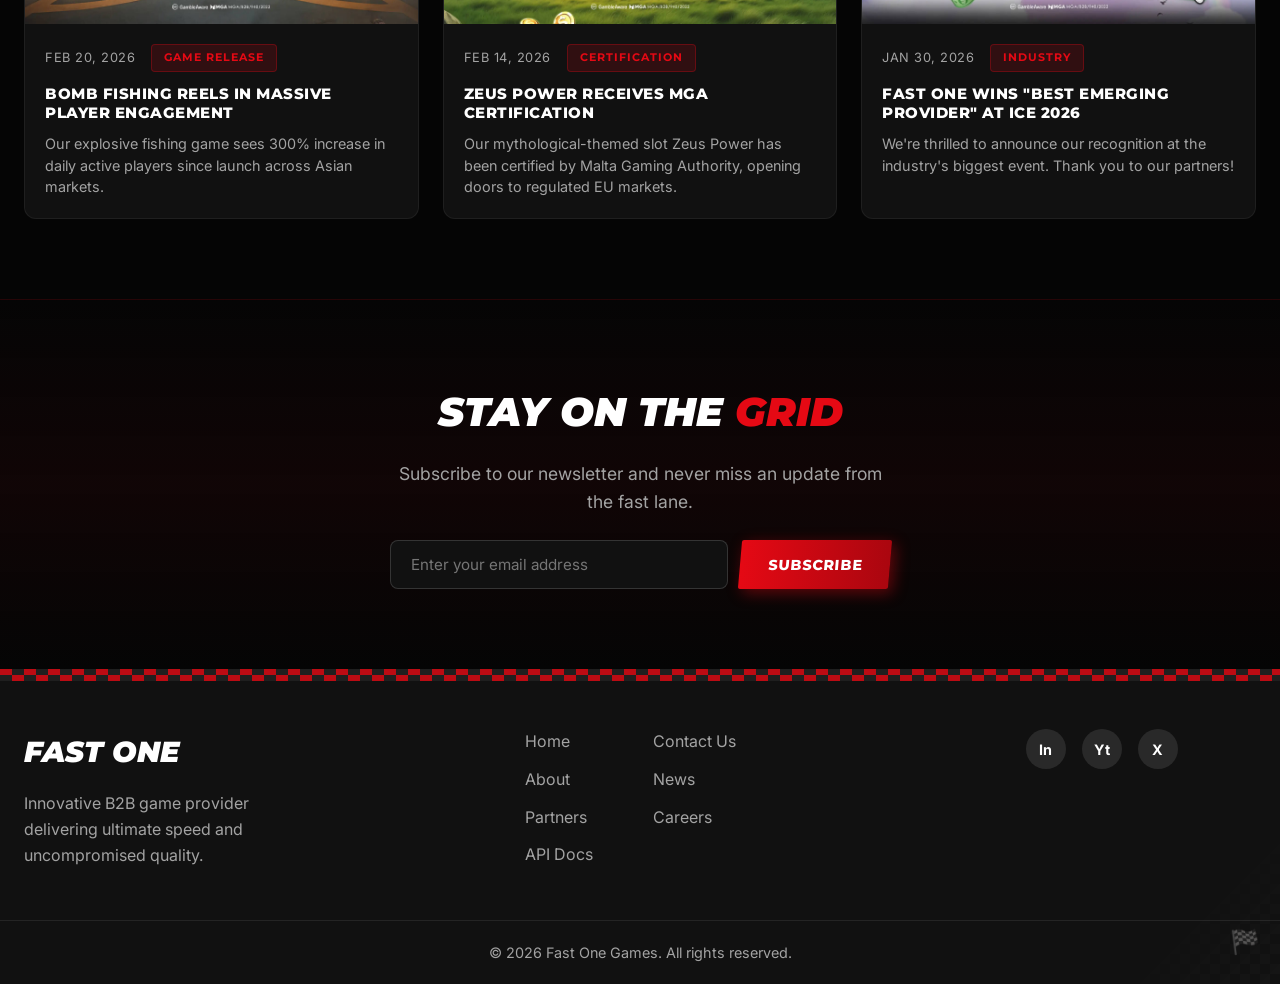
==== commit db8dc4ea: "Add files via upload" ====
--- a/news.html
+++ b/news.html
@@ -63,7 +63,7 @@
             <h2 class="section-title-center">ALL <span class="text-accent">UPDATES</span></h2>
             <div class="news-grid">
                 <article class="news-card">
-                    <div class="news-card-img"><img src="img/版本2-小丑.png" alt="Jackpot Joker"></div>
+                    <div class="news-card-img"><img src="img/news/news1.jpg" alt="Jackpot Joker"></div>
                     <div class="news-card-body">
                         <div class="news-meta"><span class="news-date">MAR 15, 2026</span><span class="news-tag">GAME RELEASE</span></div>
                         <h3>JACKPOT JOKER FEVER HITS RECORD PAYOUTS</h3>
@@ -71,7 +71,7 @@
                     </div>
                 </article>
                 <article class="news-card">
-                    <div class="news-card-img"><img src="img/版本2-WHEEL.png" alt="Crazy Wheel"></div>
+                    <div class="news-card-img"><img src="img/news/news2.jpg" alt="Crazy Wheel"></div>
                     <div class="news-card-body">
                         <div class="news-meta"><span class="news-date">MAR 10, 2026</span><span class="news-tag">PRODUCT UPDATE</span></div>
                         <h3>CRAZY WHEEL 2.0 — ENHANCED ARCADE EXPERIENCE</h3>
@@ -79,7 +79,7 @@
                     </div>
                 </article>
                 <article class="news-card">
-                    <div class="news-card-img"><img src="img/版本2-牌類.png" alt="Table Games"></div>
+                    <div class="news-card-img"><img src="img/news/news3.jpg" alt="Table Games"></div>
                     <div class="news-card-body">
                         <div class="news-meta"><span class="news-date">FEB 28, 2026</span><span class="news-tag">PARTNERSHIP</span></div>
                         <h3>FAST ONE EXPANDS EUROPEAN FOOTPRINT</h3>
@@ -87,7 +87,7 @@
                     </div>
                 </article>
                 <article class="news-card">
-                    <div class="news-card-img"><img src="img/版本2-炸魚.png" alt="Bomb Fishing"></div>
+                    <div class="news-card-img"><img src="img/news/news4.jpg" alt="Bomb Fishing"></div>
                     <div class="news-card-body">
                         <div class="news-meta"><span class="news-date">FEB 20, 2026</span><span class="news-tag">GAME RELEASE</span></div>
                         <h3>BOMB FISHING REELS IN MASSIVE PLAYER ENGAGEMENT</h3>
@@ -95,7 +95,7 @@
                     </div>
                 </article>
                 <article class="news-card">
-                    <div class="news-card-img"><img src="img/版本2-宙斯.png" alt="Zeus Power"></div>
+                    <div class="news-card-img"><img src="img/news/news5.jpg" alt="Zeus Power"></div>
                     <div class="news-card-body">
                         <div class="news-meta"><span class="news-date">FEB 14, 2026</span><span class="news-tag">CERTIFICATION</span></div>
                         <h3>ZEUS POWER RECEIVES MGA CERTIFICATION</h3>
@@ -103,7 +103,7 @@
                     </div>
                 </article>
                 <article class="news-card">
-                    <div class="news-card-img"><img src="img/版本2-TOWER.png" alt="Crash Tower"></div>
+                    <div class="news-card-img"><img src="img/news/news6.jpg" alt="Crash Tower"></div>
                     <div class="news-card-body">
                         <div class="news-meta"><span class="news-date">JAN 30, 2026</span><span class="news-tag">INDUSTRY</span></div>
                         <h3>FAST ONE WINS "BEST EMERGING PROVIDER" AT ICE 2026</h3>
--- a/css/styles.css
+++ b/css/styles.css
@@ -87,7 +87,7 @@
 .nav-links a.active::after { content: ''; position: absolute; bottom: -6px; left: 0; width: 100%; height: 2px; background-color: var(--accent-red); box-shadow: var(--neon-glow); }
 
 /* Buttons - Carbon Fiber Sharp Aesthetic */
-.btn { padding: 12px 28px; border-radius: 2px; font-family: var(--font-heading); font-weight: 800; font-size: 0.9rem; cursor: pointer; transition: all 0.3s ease; border: none; letter-spacing: 1px; text-transform: uppercase; transform: skewX(-5deg); }
+.btn { display: inline-block; padding: 12px 28px; border-radius: 2px; font-family: var(--font-heading); font-weight: 800; font-size: 0.9rem; cursor: pointer; transition: all 0.3s ease; border: none; letter-spacing: 1px; text-transform: uppercase; transform: skewX(-5deg); }
 .btn-primary { background: linear-gradient(90deg, var(--accent-red) 0%, #aa060f 100%); color: white; box-shadow: 4px 4px 15px rgba(229, 9, 20, 0.4); position: relative; overflow: hidden; }
 .btn-primary::before { content: ''; position: absolute; top: 0; left: -100%; width: 50%; height: 100%; background: linear-gradient(90deg, transparent, rgba(255,255,255,0.3), transparent); transform: skewX(-15deg); transition: 0.5s; }
 .btn-primary:hover { background: var(--accent-red-bright); box-shadow: 6px 6px 20px rgba(229, 9, 20, 0.6); transform: translateY(-2px) skewX(-5deg); }
@@ -101,11 +101,11 @@
 /* Refined for the new Hypercar Racing Image - Crisp, Clean, Dark */
 .hero-bg { position: absolute; top: 0; left: 0; width: 100%; height: 100%;
   background: 
-    linear-gradient(90deg, #050505 0%, rgba(5,5,5,0.9) 35%, transparent 80%),
+    linear-gradient(90deg, #050505 0%, rgba(5,5,5,0.8) 25%, transparent 55%),
     url('../img/hero-racing2.png') center/cover;
   z-index: -1; }
-/* Removed the heavy red multiply overlay so the actual image's crisp white and red lights shine through naturally */
-.hero-bg::after { content: ''; position: absolute; inset: 0; background-color: rgba(0,0,0,0.3); pointer-events: none; }
+/* Removed the black overlay to keep the background chips and car sharp and vibrant */
+.hero-bg::after { content: ''; position: absolute; inset: 0; background-color: transparent; pointer-events: none; }
 .hero-content { max-width: 800px; padding-left: 10%; z-index: 1; animation: slideIn 0.8s ease-out forwards; }
 @keyframes slideIn { from { opacity: 0; transform: translateX(-30px); } to { opacity: 1; transform: translateX(0); } }
 
@@ -423,15 +423,24 @@
   background: var(--bg-card); border: 1px solid rgba(255,255,255,0.08); border-radius: 12px;
   padding: 32px 20px; text-align: center; transition: all 0.4s; position: relative; overflow: hidden;
 }
+.partner-card::after {
+  content: ''; position: absolute; inset: 0;
+  background: repeating-conic-gradient(rgba(255,255,255,0.05) 0% 25%, transparent 0% 50%) 0 0 / 20px 20px;
+  opacity: 1; transition: all 0.4s; pointer-events: none; z-index: 0;
+}
 .partner-card::before {
   content: ''; position: absolute; top: 0; left: 0; width: 100%; height: 3px;
   background: linear-gradient(90deg, transparent, var(--accent-red), transparent); opacity: 0;
-  transition: opacity 0.3s;
+  transition: opacity 0.3s; z-index: 1;
 }
 .partner-card:hover { border-color: rgba(229,9,20,0.4); transform: translateY(-4px); box-shadow: 0 8px 30px rgba(0,0,0,0.5), var(--neon-glow); }
 .partner-card:hover::before { opacity: 1; }
-.partner-name { font-family: var(--font-heading); font-size: 1rem; font-weight: 800; letter-spacing: 1px; margin-bottom: 8px; }
-.partner-type { font-size: 0.8rem; color: var(--text-secondary); letter-spacing: 0.5px; }
+.partner-card:hover::after {
+  background: repeating-conic-gradient(rgba(229,9,20,0.12) 0% 25%, transparent 0% 50%) 0 0 / 20px 20px;
+  opacity: 1; transform: scale(1.05);
+}
+.partner-name { font-family: var(--font-heading); font-size: 1rem; font-weight: 800; letter-spacing: 1px; margin-bottom: 8px; position: relative; z-index: 2; }
+.partner-type { font-size: 0.8rem; color: var(--text-secondary); letter-spacing: 0.5px; position: relative; z-index: 2; }
 
 /* Integration Section */
 .integration-section { padding: 80px 0; background: var(--bg-card); }
@@ -442,8 +451,9 @@
 }
 .integ-card:hover { border-color: var(--accent-red); transform: translateY(-4px); }
 .integ-number {
-  font-family: var(--font-heading); font-size: 3rem; font-weight: 900; color: rgba(229,9,20,0.15);
-  position: absolute; top: 12px; right: 16px; line-height: 1;
+  font-family: var(--font-heading); font-size: 3.5rem; font-weight: 900; font-style: italic; color: rgba(229,9,20,0.5);
+  text-shadow: 0 0 10px rgba(229,9,20,0.3);
+  position: absolute; top: 8px; right: 16px; line-height: 1;
 }
 .integ-card h3 { font-family: var(--font-heading); font-size: 1rem; font-weight: 800; margin-bottom: 12px; letter-spacing: 1px; }
 .integ-card p { color: var(--text-secondary); font-size: 0.95rem; line-height: 1.6; }
